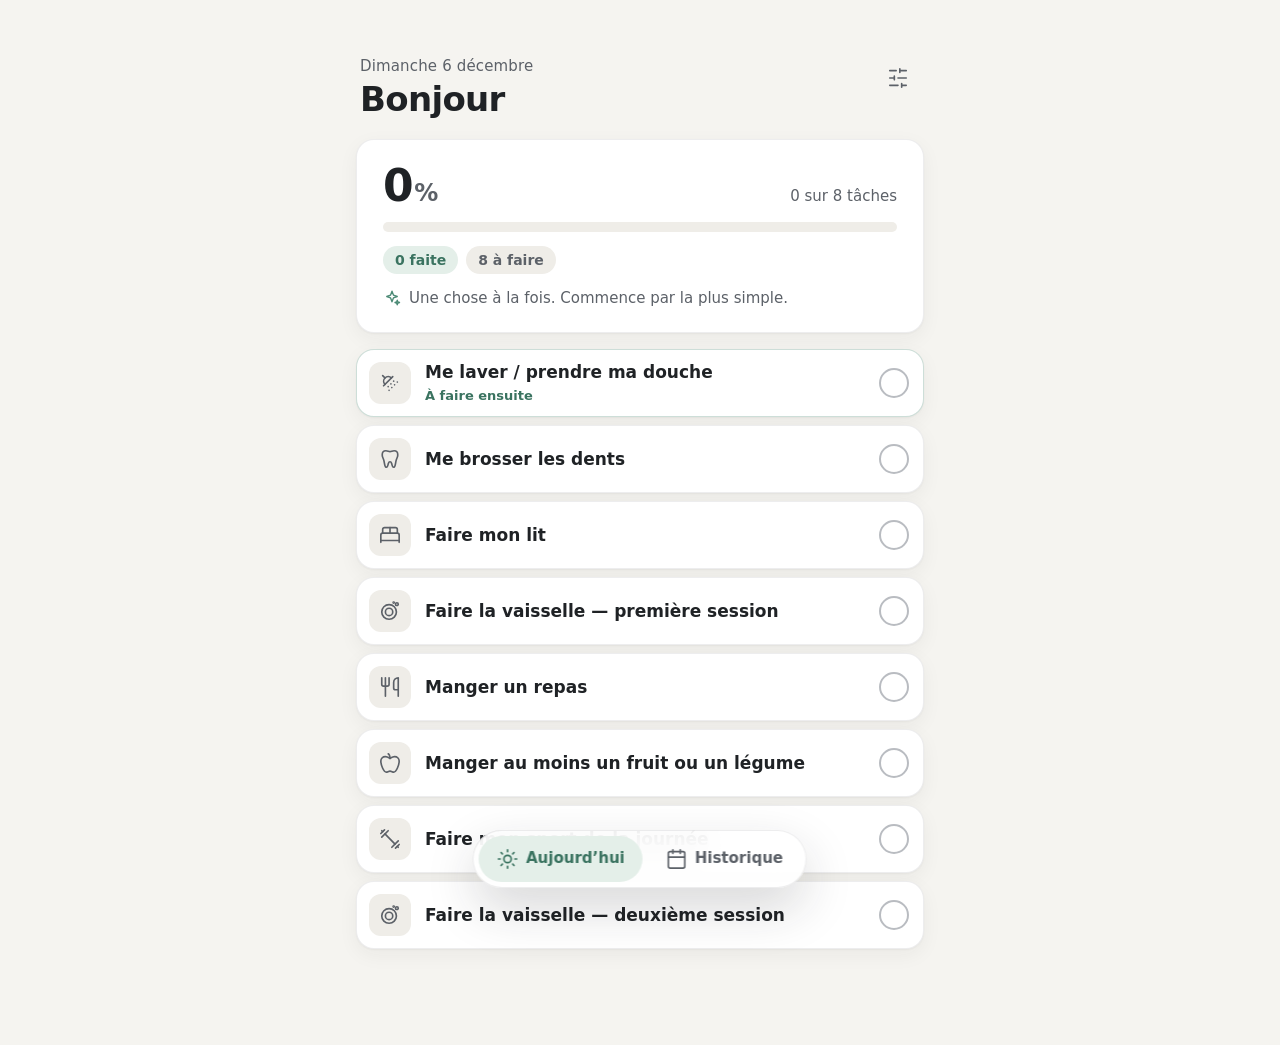
==== index.html @ 18218663 "Ma routine : checklist quotidienne adaptée au TDAH Co-Authored-By: Claude Opus 5.5 <noreply@anthropi" ====
<!doctype html>
<html lang="fr">
<head>
  <meta charset="utf-8">
  <meta name="viewport" content="width=device-width, initial-scale=1, viewport-fit=cover">
  <meta name="description" content="Ta routine du jour, simple et bienveillante.">
  <meta name="theme-color" content="#f5f4f0" media="(prefers-color-scheme: light)">
  <meta name="theme-color" content="#141618" media="(prefers-color-scheme: dark)">
  <meta name="mobile-web-app-capable" content="yes">
  <meta name="apple-mobile-web-app-capable" content="yes">
  <meta name="apple-mobile-web-app-status-bar-style" content="default">
  <meta name="apple-mobile-web-app-title" content="Ma routine">
  <title>Ma routine</title>
  <link rel="manifest" href="manifest.webmanifest">
  <link rel="icon" href="icons/icon.svg" type="image/svg+xml">
  <link rel="apple-touch-icon" href="icons/icon-192.png">
  <link rel="stylesheet" href="styles.css">
</head>
<body>
  <div id="app" class="app" aria-busy="true"></div>
  <noscript>
    <p class="app">Cette application a besoin de JavaScript pour fonctionner.</p>
  </noscript>
  <script>
    // Ouverte en double-cliquant sur le fichier, l'app ne peut pas charger ses modules.
    if (location.protocol === 'file:') {
      document.getElementById('app').innerHTML =
        '<div class="card empty fatal"><p class="empty-title">Lance l’application avec « lancer.bat »</p>' +
        '<p class="empty-text">Double-clique sur le fichier lancer.bat du dossier : l’application s’ouvrira dans ton navigateur.</p></div>';
    }
  </script>
  <script type="module" src="src/main.js"></script>
</body>
</html>
---- styles.css ----
/* ==========================================================================
   Ma routine — styles
   Palette douce, une seule couleur d'accent (vert sauge), cartes arrondies.
   ========================================================================== */

:root {
  color-scheme: light;
  --bg: #f5f4f0;
  --surface: #ffffff;
  --surface-2: #efede8;
  --text: #1f2225;
  --text-2: #5c6168;
  --text-3: #8b9097;
  --border: rgba(31, 34, 37, 0.08);
  --accent: #4b8a75;
  --accent-strong: #3a7360;
  --accent-soft: #e4efe9;
  --accent-ring: rgba(75, 138, 117, 0.28);
  --on-accent: #ffffff;
  --warning: #a8663a;
  --warning-soft: #f7ebe0;
  --danger: #bf5449;
  --danger-soft: #f8e7e4;
  --shadow: 0 1px 2px rgba(31, 34, 37, 0.04), 0 6px 20px rgba(31, 34, 37, 0.05);
  --shadow-lg: 0 20px 50px rgba(31, 34, 37, 0.18);

  --radius: 18px;
  --radius-sm: 12px;
  --font: ui-rounded, "SF Pro Rounded", "Segoe UI Variable Text", "Segoe UI", system-ui, -apple-system, Roboto, "Helvetica Neue", Arial, sans-serif;
  --ease: cubic-bezier(0.2, 0.8, 0.2, 1);
  --spring: cubic-bezier(0.34, 1.56, 0.64, 1);
  --tabbar-h: 64px;
  --safe-bottom: env(safe-area-inset-bottom, 0px);
}

@media (prefers-color-scheme: dark) {
  :root {
    color-scheme: dark;
    --bg: #141618;
    --surface: #1d2023;
    --surface-2: #272a2e;
    --text: #eceded;
    --text-2: #a8acb2;
    --text-3: #7b8086;
    --border: rgba(255, 255, 255, 0.07);
    --accent: #6cb39a;
    --accent-strong: #88c7b0;
    --accent-soft: rgba(108, 179, 154, 0.15);
    --accent-ring: rgba(108, 179, 154, 0.35);
    --on-accent: #0f1b16;
    --warning: #e0a16f;
    --warning-soft: rgba(224, 161, 111, 0.14);
    --danger: #e27b70;
    --danger-soft: rgba(226, 123, 112, 0.14);
    --shadow: 0 1px 2px rgba(0, 0, 0, 0.3);
    --shadow-lg: 0 20px 50px rgba(0, 0, 0, 0.5);
  }
}

/* ----- Base ----- */

*, *::before, *::after { box-sizing: border-box; }

html { -webkit-text-size-adjust: 100%; }

body {
  margin: 0;
  min-height: 100dvh;
  background: var(--bg);
  color: var(--text);
  font-family: var(--font);
  font-size: 17px;
  line-height: 1.45;
  -webkit-font-smoothing: antialiased;
  -webkit-tap-highlight-color: transparent;
}

button, input, textarea { font: inherit; color: inherit; }
button { cursor: pointer; }
button:disabled { cursor: default; }
h1, h2, p { margin: 0; }
[hidden] { display: none !important; }

:focus-visible {
  outline: 3px solid var(--accent-ring);
  outline-offset: 2px;
}

.visually-hidden {
  position: absolute; width: 1px; height: 1px; padding: 0; margin: -1px;
  overflow: hidden; clip: rect(0 0 0 0); white-space: nowrap; border: 0;
}

.icon { flex: none; display: block; }

/* ----- Mise en page ----- */

.app {
  max-width: 600px;
  margin: 0 auto;
  padding: max(20px, env(safe-area-inset-top)) 16px calc(var(--tabbar-h) + var(--safe-bottom) + 32px);
}

.view { display: flex; flex-direction: column; gap: 16px; }
.view-enter { animation: view-in 0.28s var(--ease); }
@keyframes view-in { from { opacity: 0; transform: translateY(6px); } }

.view-header {
  display: flex;
  align-items: flex-start;
  justify-content: space-between;
  gap: 12px;
  padding: 8px 4px 4px;
}
.view-header-back { align-items: center; justify-content: flex-start; }

.eyebrow {
  color: var(--text-2);
  font-size: 15px;
  font-weight: 500;
  letter-spacing: 0.01em;
}
.title {
  font-size: clamp(28px, 7vw, 34px);
  font-weight: 700;
  letter-spacing: -0.02em;
  line-height: 1.15;
  margin-top: 2px;
}
.title-sm { font-size: 24px; margin: 0; }

.card {
  background: var(--surface);
  border: 1px solid var(--border);
  border-radius: var(--radius);
  box-shadow: var(--shadow);
}

/* ----- Boutons ----- */

.icon-btn {
  display: inline-grid;
  place-items: center;
  width: 44px;
  height: 44px;
  flex: none;
  border: 0;
  border-radius: 50%;
  background: transparent;
  color: var(--text-2);
  transition: background-color 0.2s var(--ease), color 0.2s var(--ease), transform 0.15s var(--ease);
}
.icon-btn:hover { background: var(--surface-2); color: var(--text); }
.icon-btn:active { transform: scale(0.92); }
.icon-btn:disabled { opacity: 0.3; background: transparent; }
.icon-btn-sm { width: 38px; height: 38px; }
.icon-btn-danger:hover { background: var(--danger-soft); color: var(--danger); }

.btn {
  display: inline-flex;
  align-items: center;
  justify-content: center;
  gap: 8px;
  min-height: 46px;
  padding: 0 18px;
  border: 1px solid transparent;
  border-radius: 999px;
  font-weight: 600;
  font-size: 16px;
  transition: background-color 0.2s var(--ease), border-color 0.2s var(--ease), opacity 0.2s, transform 0.15s var(--ease);
}
.btn:active:not(:disabled) { transform: scale(0.97); }
.btn:disabled { opacity: 0.45; }
.btn-primary { background: var(--accent); color: var(--on-accent); }
.btn-primary:hover:not(:disabled) { background: var(--accent-strong); }
.btn-ghost { background: var(--surface); border-color: var(--border); color: var(--text); }
.btn-ghost:hover { background: var(--surface-2); }
.btn-danger { background: var(--danger); color: #fff; }

/* ----- Carte de progression ----- */

.progress-card {
  padding: 20px 20px 18px;
  display: flex;
  flex-direction: column;
  gap: 14px;
}
.progress-top { display: flex; align-items: baseline; justify-content: space-between; gap: 12px; }
.percent {
  font-size: 44px;
  font-weight: 700;
  letter-spacing: -0.03em;
  line-height: 1;
  font-variant-numeric: tabular-nums;
}
.percent-sign { font-size: 24px; color: var(--text-2); margin-left: 2px; font-weight: 600; }
.progress-count { color: var(--text-2); font-size: 15px; font-weight: 500; text-align: right; }

.bar {
  height: 10px;
  border-radius: 999px;
  background: var(--surface-2);
  overflow: hidden;
}
.bar-fill {
  height: 100%;
  width: 0;
  border-radius: inherit;
  background: var(--accent);
  transition: width 0.6s var(--ease);
}

.chips { display: flex; gap: 8px; flex-wrap: wrap; }
.chip {
  display: inline-flex;
  align-items: center;
  padding: 4px 12px;
  border-radius: 999px;
  background: var(--surface-2);
  color: var(--text-2);
  font-size: 14px;
  font-weight: 600;
  transition: background-color 0.3s var(--ease), color 0.3s var(--ease);
}
.chip-done { background: var(--accent-soft); color: var(--accent-strong); }

.progress-message {
  display: flex;
  align-items: flex-start;
  gap: 8px;
  color: var(--text-2);
  font-size: 15px;
  transition: color 0.3s var(--ease), background-color 0.4s var(--ease), padding 0.3s var(--ease);
  border-radius: var(--radius-sm);
}
.message-icon { color: var(--accent); margin-top: 1px; }

.progress-card.is-complete .progress-message {
  background: var(--accent-soft);
  color: var(--text);
  font-weight: 600;
  padding: 12px 14px;
  animation: message-in 0.5s var(--spring);
}
@keyframes message-in { from { transform: scale(0.96); opacity: 0.4; } }

/* ----- Checklist ----- */

.tasks {
  list-style: none;
  margin: 0;
  padding: 0;
  display: flex;
  flex-direction: column;
  gap: 8px;
}

.task-btn {
  position: relative;
  display: flex;
  align-items: center;
  gap: 14px;
  width: 100%;
  min-height: 64px;
  padding: 10px 14px 10px 12px;
  text-align: left;
  background: var(--surface);
  border: 1px solid var(--border);
  border-radius: var(--radius);
  box-shadow: var(--shadow);
  touch-action: manipulation;
  user-select: none;
  -webkit-user-select: none;
  transition: background-color 0.3s var(--ease), border-color 0.3s var(--ease), transform 0.15s var(--ease);
}
.task-btn:hover { border-color: var(--accent-ring); }
.task-btn:active { transform: scale(0.985); }

.task-icon {
  display: grid;
  place-items: center;
  width: 42px;
  height: 42px;
  flex: none;
  border-radius: 12px;
  background: var(--surface-2);
  color: var(--text-2);
  transition: background-color 0.3s var(--ease), color 0.3s var(--ease);
}

.task-text { flex: 1; min-width: 0; display: flex; flex-direction: column; gap: 2px; }
.task-title {
  font-weight: 600;
  font-size: 17px;
  transition: color 0.3s var(--ease);
  overflow-wrap: anywhere;
}
.task-next {
  display: none;
  font-size: 13px;
  font-weight: 600;
  color: var(--accent-strong);
}
.task.is-next .task-next { display: block; }
.task.is-next .task-btn { border-color: var(--accent-ring); }

.task-check {
  display: grid;
  place-items: center;
  width: 30px;
  height: 30px;
  flex: none;
  border-radius: 50%;
  border: 2px solid color-mix(in srgb, var(--text-3) 60%, transparent);
  color: var(--on-accent);
  transition: background-color 0.25s var(--ease), border-color 0.25s var(--ease);
}
.check-mark {
  fill: none;
  stroke: currentColor;
  stroke-width: 2.6;
  stroke-linecap: round;
  stroke-linejoin: round;
  stroke-dasharray: 1;
  stroke-dashoffset: 1;
  transition: stroke-dashoffset 0.3s var(--ease) 0.05s;
}

/* État terminé */
.task.is-done .task-btn { background: color-mix(in srgb, var(--accent-soft) 70%, var(--surface)); border-color: transparent; box-shadow: none; }
.task.is-done .task-icon { background: var(--surface); color: var(--accent); }
.task.is-done .task-title { color: var(--text-2); }
.task.is-done .task-check { background: var(--accent); border-color: var(--accent); }
.task.is-done .check-mark { stroke-dashoffset: 0; }

/* Retour visuel au moment où l'on coche */
.task.just-done .task-check { animation: check-pop 0.45s var(--spring); }
.task.just-done .task-btn::after {
  content: "";
  position: absolute;
  right: 14px;
  top: 50%;
  width: 30px;
  height: 30px;
  margin-top: -15px;
  border-radius: 50%;
  box-shadow: 0 0 0 0 var(--accent-ring);
  animation: check-ring 0.6s var(--ease);
  pointer-events: none;
}
@keyframes check-pop {
  0% { transform: scale(0.8); }
  60% { transform: scale(1.15); }
  100% { transform: scale(1); }
}
@keyframes check-ring {
  from { box-shadow: 0 0 0 0 var(--accent-ring); }
  to { box-shadow: 0 0 0 14px transparent; }
}

/* ----- États vides ----- */

.empty {
  display: flex;
  flex-direction: column;
  align-items: center;
  text-align: center;
  gap: 8px;
  padding: 32px 24px;
}
.empty .btn { margin-top: 8px; }
.empty-icon { color: var(--accent); margin-bottom: 4px; }
.empty-title { font-weight: 700; font-size: 18px; }
.empty-text { color: var(--text-2); font-size: 15px; max-width: 34ch; }
.fatal { margin-top: 20vh; }

/* ----- Historique ----- */

.history-content { display: flex; flex-direction: column; gap: 16px; }

.summary { padding: 18px 20px; display: flex; align-items: center; gap: 14px; }
.summary-value { font-size: 34px; font-weight: 700; color: var(--accent-strong); letter-spacing: -0.02em; line-height: 1; }
.summary-label { color: var(--text-2); font-size: 15px; }

.days { display: flex; flex-direction: column; gap: 8px; }

.day { overflow: hidden; }
.day-summary {
  display: flex;
  align-items: center;
  gap: 14px;
  padding: 12px 14px;
  min-height: 64px;
  cursor: pointer;
  list-style: none;
  border-radius: var(--radius);
}
.day-summary::-webkit-details-marker { display: none; }
.day-summary:hover { background: color-mix(in srgb, var(--surface-2) 50%, transparent); }
.day-text { flex: 1; display: flex; flex-direction: column; min-width: 0; }
.day-date { font-weight: 600; }
.day-count { color: var(--text-2); font-size: 14px; font-variant-numeric: tabular-nums; }
.day-chevron { color: var(--text-3); transition: transform 0.25s var(--ease); }
.day[open] .day-chevron { transform: rotate(180deg); }

.ring { flex: none; transform: rotate(-90deg); }
.ring circle { fill: none; stroke-width: 4; }
.ring-track { stroke: var(--surface-2); }
.ring-fill { stroke: var(--accent); stroke-linecap: round; }

.day-items {
  list-style: none;
  margin: 0;
  padding: 4px 14px 14px;
  display: flex;
  flex-direction: column;
  gap: 2px;
  border-top: 1px solid var(--border);
}
.day[open] .day-items { animation: view-in 0.25s var(--ease); }
.day-item { display: flex; align-items: center; gap: 12px; padding: 7px 0; color: var(--text-2); font-size: 15px; }
.day-item-mark {
  display: grid;
  place-items: center;
  width: 22px;
  height: 22px;
  flex: none;
  border-radius: 50%;
  border: 1.5px solid color-mix(in srgb, var(--text-3) 50%, transparent);
  color: var(--on-accent);
}
.day-item.is-done { color: var(--text); }
.day-item.is-done .day-item-mark { background: var(--accent); border-color: var(--accent); }
.day-item-icon { color: var(--text-3); }
.day-item-title { flex: 1; min-width: 0; overflow-wrap: anywhere; }

/* ----- Réglages ----- */

.section { display: flex; flex-direction: column; gap: 10px; margin-top: 8px; }
.section-title { font-size: 19px; font-weight: 700; padding: 0 4px; }
.section-text { color: var(--text-2); font-size: 15px; padding: 0 4px; }
.section-text.is-warning { color: var(--warning); background: var(--warning-soft); padding: 10px 12px; border-radius: var(--radius-sm); }

.habits { list-style: none; margin: 0; padding: 0; display: flex; flex-direction: column; gap: 8px; }
.habits-empty { color: var(--text-2); font-size: 15px; padding: 8px 4px; }

.habit { padding: 10px 10px 8px 12px; display: flex; flex-direction: column; gap: 4px; transition: opacity 0.25s var(--ease); }
.habit.is-paused .habit-main { opacity: 0.55; }

.habit-main { display: flex; align-items: center; gap: 10px; flex: 1; min-width: 0; }
.habit-icon {
  display: grid;
  place-items: center;
  width: 42px;
  height: 42px;
  flex: none;
  border: 0;
  border-radius: 12px;
  background: var(--surface-2);
  color: var(--text-2);
  transition: background-color 0.2s var(--ease), color 0.2s var(--ease);
}
.habit-icon:hover { color: var(--accent-strong); background: var(--accent-soft); }

.habit-input, .field-input {
  flex: 1;
  min-width: 0;
  width: 100%;
  min-height: 44px;
  padding: 8px 12px;
  border: 1px solid transparent;
  border-radius: var(--radius-sm);
  background: transparent;
  font-size: 17px;
  font-weight: 600;
  transition: border-color 0.2s var(--ease), background-color 0.2s var(--ease);
}
.habit-input {
  resize: none;
  overflow: hidden;
  field-sizing: content;
  line-height: 1.35;
  display: block;
}
.habit-input:hover { background: color-mix(in srgb, var(--surface-2) 60%, transparent); }
.habit-input:focus, .field-input:focus { outline: none; border-color: var(--accent); background: var(--surface); }
.habit-input::placeholder, .field-input::placeholder { color: var(--text-3); font-weight: 500; }
.field-input { background: var(--surface); border-color: var(--border); font-weight: 500; }

.habit-actions { display: flex; align-items: center; justify-content: space-between; gap: 8px; padding-left: 2px; }
.habit-buttons { display: flex; gap: 2px; }

.switch { display: inline-flex; align-items: center; gap: 10px; cursor: pointer; position: relative; min-height: 38px; }
.switch-input { position: absolute; opacity: 0; width: 44px; height: 26px; margin: 0; cursor: pointer; }
.switch-track {
  position: relative;
  width: 44px;
  height: 26px;
  border-radius: 999px;
  background: color-mix(in srgb, var(--text-3) 45%, transparent);
  transition: background-color 0.25s var(--ease);
}
.switch-track::after {
  content: "";
  position: absolute;
  top: 3px;
  left: 3px;
  width: 20px;
  height: 20px;
  border-radius: 50%;
  background: #fff;
  box-shadow: 0 1px 3px rgba(0, 0, 0, 0.2);
  transition: transform 0.25s var(--spring);
}
.switch-input:checked + .switch-track { background: var(--accent); }
.switch-input:checked + .switch-track::after { transform: translateX(18px); }
.switch-input:focus-visible + .switch-track { outline: 3px solid var(--accent-ring); outline-offset: 2px; }
.switch-text { font-size: 14px; font-weight: 600; color: var(--text-2); }

.add-form { padding: 10px; display: flex; align-items: center; gap: 10px; flex-wrap: wrap; border-style: dashed; box-shadow: none; }
.add-form .habit-main { min-width: 200px; }
.add-form .btn { flex: none; }

.data-actions { display: flex; gap: 8px; flex-wrap: wrap; }

/* ----- Barre de navigation ----- */

.tabbar {
  position: fixed;
  left: 50%;
  bottom: calc(12px + var(--safe-bottom));
  transform: translateX(-50%);
  z-index: 10;
  display: flex;
  gap: 4px;
  padding: 5px;
  border-radius: 999px;
  background: color-mix(in srgb, var(--surface) 88%, transparent);
  backdrop-filter: blur(16px);
  -webkit-backdrop-filter: blur(16px);
  border: 1px solid var(--border);
  box-shadow: var(--shadow-lg);
}
.tab {
  display: inline-flex;
  align-items: center;
  gap: 8px;
  min-height: 46px;
  padding: 0 18px;
  border: 0;
  border-radius: 999px;
  background: transparent;
  color: var(--text-2);
  font-weight: 600;
  font-size: 15px;
  transition: background-color 0.25s var(--ease), color 0.25s var(--ease);
}
.tab:hover { color: var(--text); }
.tab[aria-current="page"] { background: var(--accent-soft); color: var(--accent-strong); }

/* ----- Boîtes de dialogue ----- */

.dialog {
  width: min(420px, calc(100vw - 32px));
  padding: 0;
  border: 0;
  border-radius: 22px;
  background: var(--surface);
  color: var(--text);
  box-shadow: var(--shadow-lg);
}
.dialog[open] { animation: dialog-in 0.25s var(--ease); }
.dialog::backdrop { background: rgba(20, 22, 24, 0.35); backdrop-filter: blur(2px); }
@keyframes dialog-in { from { opacity: 0; transform: translateY(8px) scale(0.98); } }
.dialog-body { padding: 22px; display: flex; flex-direction: column; gap: 12px; }
.dialog-title { font-size: 20px; font-weight: 700; }
.dialog-text { color: var(--text-2); font-size: 15px; }
.dialog-actions { display: flex; justify-content: flex-end; gap: 8px; margin-top: 8px; flex-wrap: wrap; }

.icon-grid { display: grid; grid-template-columns: repeat(auto-fill, minmax(52px, 1fr)); gap: 8px; }
.icon-choice {
  display: grid;
  place-items: center;
  aspect-ratio: 1;
  border: 2px solid transparent;
  border-radius: 14px;
  background: var(--surface-2);
  color: var(--text-2);
  transition: background-color 0.2s var(--ease), color 0.2s var(--ease), border-color 0.2s var(--ease);
}
.icon-choice:hover { color: var(--accent-strong); background: var(--accent-soft); }
.icon-choice.is-selected { border-color: var(--accent); color: var(--accent-strong); background: var(--accent-soft); }

/* ----- Notifications discrètes ----- */

.toasts {
  position: fixed;
  left: 50%;
  bottom: calc(var(--tabbar-h) + var(--safe-bottom) + 28px);
  transform: translateX(-50%);
  z-index: 20;
  display: flex;
  flex-direction: column;
  align-items: center;
  gap: 8px;
  width: min(420px, calc(100vw - 32px));
  pointer-events: none;
}
.toast {
  padding: 10px 16px;
  border-radius: 14px;
  background: var(--text);
  color: var(--bg);
  font-size: 15px;
  font-weight: 500;
  text-align: center;
  box-shadow: var(--shadow-lg);
  animation: toast-in 0.25s var(--ease);
  transition: opacity 0.3s var(--ease), transform 0.3s var(--ease);
}
.toast-warning { background: var(--warning); color: #fff; }
.toast.is-leaving { opacity: 0; transform: translateY(6px); }
@keyframes toast-in { from { opacity: 0; transform: translateY(8px); } }

/* ----- Célébration ----- */

.confetti-layer { position: fixed; inset: 0; pointer-events: none; z-index: 30; overflow: hidden; }
.confetti { position: absolute; width: 8px; height: 12px; border-radius: 2px; will-change: transform, opacity; }

/* ----- Écrans plus larges ----- */

@media (min-width: 720px) {
  .app { padding-top: 48px; }
  .progress-card { padding: 24px 26px 22px; }
  .task-btn { min-height: 68px; }
}

/* ----- Respect du réglage « réduire les animations » ----- */

@media (prefers-reduced-motion: reduce) {
  *, *::before, *::after {
    animation-duration: 0.01ms !important;
    animation-iteration-count: 1 !important;
    transition-duration: 0.01ms !important;
    transition-delay: 0s !important;
    scroll-behavior: auto !important;
  }
}
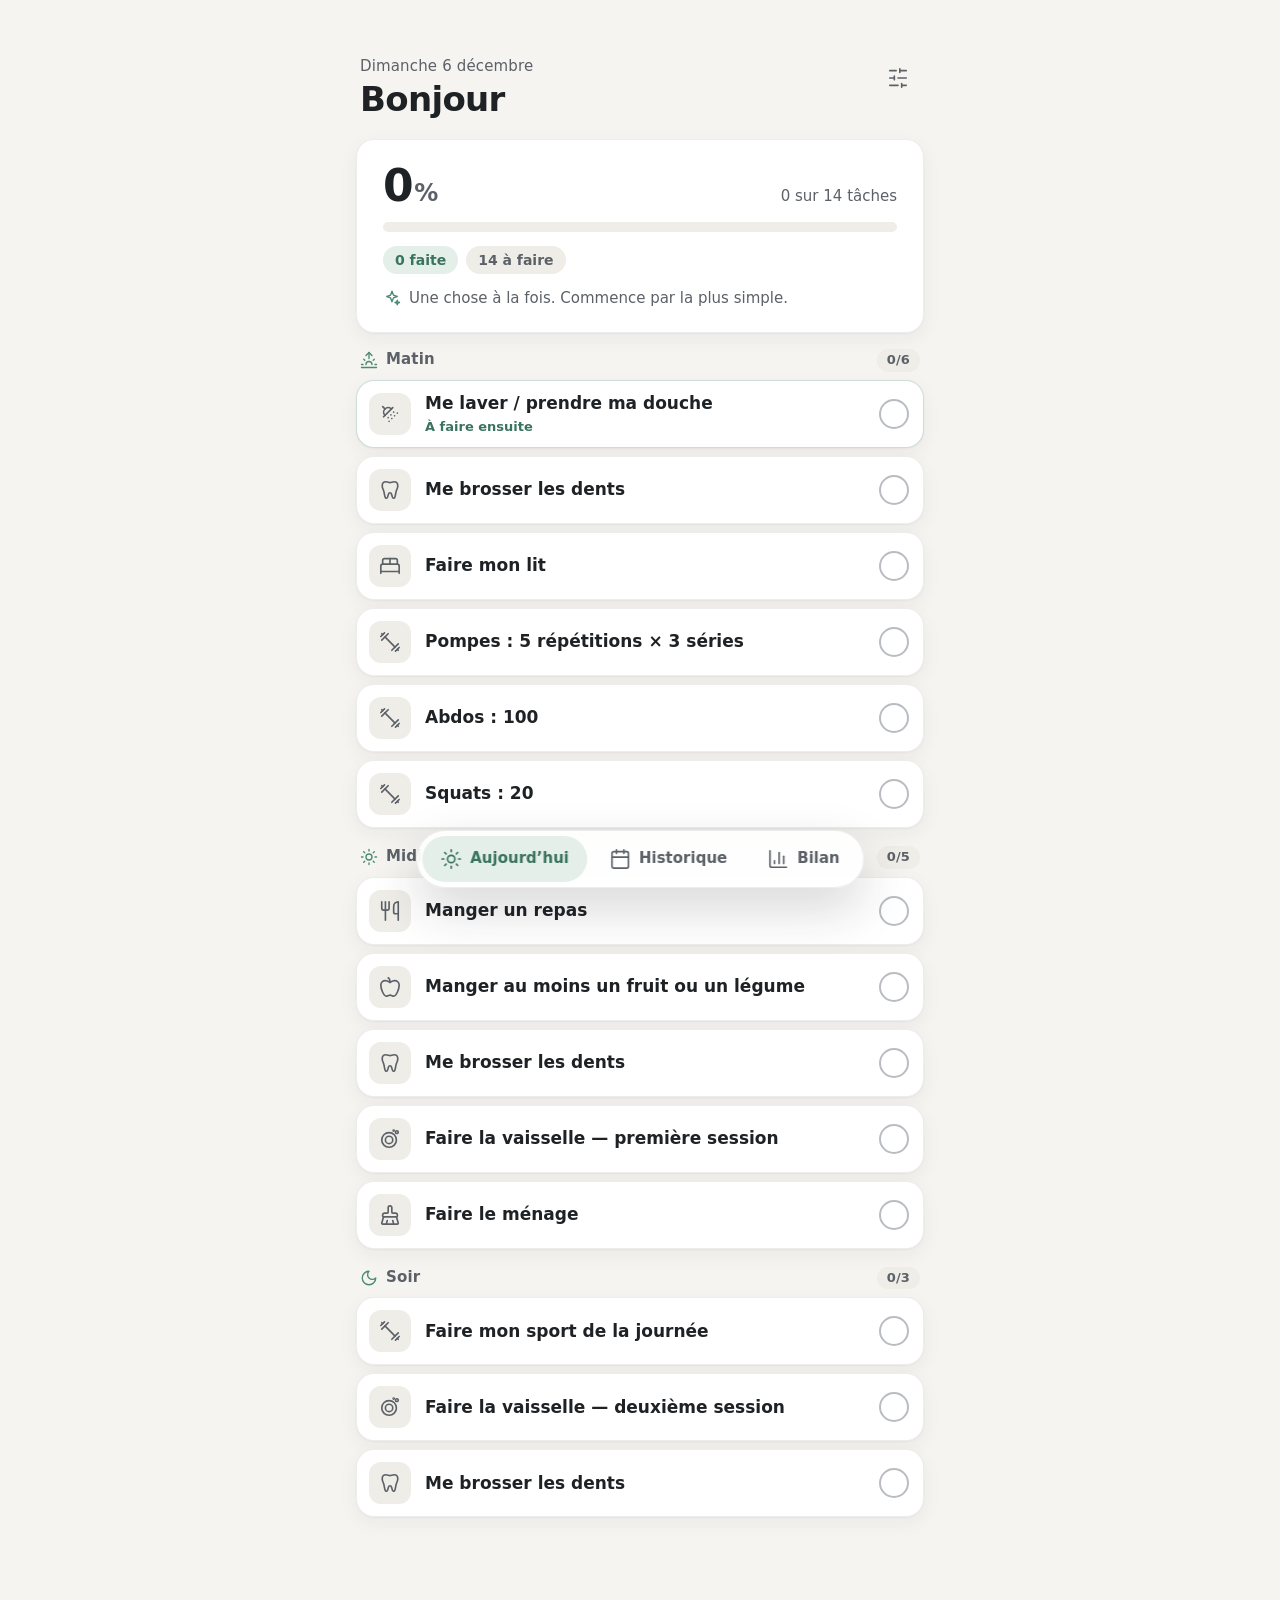
==== commit 512814a5: "Bilan : tableau de bord des routines Nouvel onglet « Bilan » : - Aujourd'hui : pourcentage, activité" ====
--- a/index.html
+++ b/index.html
@@ -28,6 +28,16 @@
         '<div class="card empty fatal"><p class="empty-title">Lance l’application avec « lancer.bat »</p>' +
         '<p class="empty-text">Double-clique sur le fichier lancer.bat du dossier : l’application s’ouvrira dans ton navigateur.</p></div>';
     }
+    // Filet de sécurité : si l'app n'a pas démarré (fichier manquant pendant une
+    // mise à jour, par exemple), on propose de recharger.
+    setTimeout(function () {
+      var app = document.getElementById('app');
+      if (app.hasAttribute('aria-busy') && !app.firstElementChild) {
+        app.innerHTML = '<div class="card empty fatal"><p class="empty-title">L’application n’a pas pu démarrer</p>' +
+          '<p class="empty-text">Tes données sont intactes. Recharge la page pour récupérer la dernière version.</p>' +
+          '<button class="btn btn-primary" type="button" onclick="location.reload()">Recharger</button></div>';
+      }
+    }, 6000);
   </script>
   <script type="module" src="src/main.js"></script>
 </body>
--- a/styles.css
+++ b/styles.css
@@ -246,6 +246,32 @@
 
 /* ----- Checklist ----- */
 
+.moments { display: flex; flex-direction: column; gap: 18px; }
+.moment { display: flex; flex-direction: column; gap: 8px; }
+.moment-title {
+  display: flex;
+  align-items: center;
+  gap: 8px;
+  padding: 0 4px;
+  font-size: 15px;
+  font-weight: 700;
+  color: var(--text-2);
+  letter-spacing: 0.01em;
+}
+.moment-icon { color: var(--accent); }
+.moment-label { flex: 1; }
+.moment-count {
+  font-size: 13px;
+  font-weight: 600;
+  font-variant-numeric: tabular-nums;
+  padding: 2px 10px;
+  border-radius: 999px;
+  background: var(--surface-2);
+  color: var(--text-2);
+  transition: background-color 0.3s var(--ease), color 0.3s var(--ease);
+}
+.moment.is-complete .moment-count { background: var(--accent-soft); color: var(--accent-strong); }
+
 .tasks {
   list-style: none;
   margin: 0;
@@ -433,6 +459,172 @@
 .day-item.is-done .day-item-mark { background: var(--accent); border-color: var(--accent); }
 .day-item-icon { color: var(--text-3); }
 .day-item-title { flex: 1; min-width: 0; overflow-wrap: anywhere; }
+.day-item-moment { flex: none; font-size: 12px; color: var(--text-3); }
+
+/* ----- Bilan ----- */
+
+.dashboard { display: flex; flex-direction: column; gap: 16px; }
+.stat-card { padding: 18px 20px; display: flex; flex-direction: column; gap: 12px; }
+.card-title { font-size: 18px; font-weight: 700; }
+.card-head { display: flex; align-items: baseline; justify-content: space-between; gap: 12px; flex-wrap: wrap; }
+.card-figure { font-size: 22px; font-weight: 700; letter-spacing: -0.01em; }
+.card-figure span { font-size: 14px; font-weight: 500; color: var(--text-2); letter-spacing: 0; }
+.card-sub { color: var(--text-2); font-size: 14px; margin-top: -6px; }
+
+.today-figure { display: flex; align-items: baseline; justify-content: space-between; gap: 12px; }
+.hero-value { font-size: 48px; font-weight: 700; letter-spacing: -0.03em; line-height: 1; }
+.hero-detail { color: var(--text-2); font-size: 15px; font-weight: 500; }
+
+.today-lists { display: grid; grid-template-columns: 1fr; gap: 14px; margin-top: 4px; }
+@media (min-width: 560px) { .today-lists { grid-template-columns: 1fr 1fr; } }
+.list-title { margin: 0 0 6px; font-size: 14px; font-weight: 700; color: var(--text-2); }
+.list-empty { color: var(--text-3); font-size: 14px; }
+.check-list { list-style: none; margin: 0; padding: 0; display: flex; flex-direction: column; gap: 4px; }
+.check-item { display: flex; align-items: center; gap: 10px; font-size: 15px; color: var(--text-2); }
+.check-list.is-done .check-item { color: var(--text); }
+.check-dot {
+  display: grid;
+  place-items: center;
+  width: 20px;
+  height: 20px;
+  flex: none;
+  border-radius: 50%;
+  border: 1.5px solid color-mix(in srgb, var(--text-3) 50%, transparent);
+  color: var(--on-accent);
+}
+.check-list.is-done .check-dot { background: var(--accent); border-color: var(--accent); }
+.check-title { flex: 1; min-width: 0; overflow-wrap: anywhere; }
+.check-moment { flex: none; font-size: 12px; color: var(--text-3); }
+
+.streak-card { flex-direction: row; align-items: center; gap: 14px; }
+.streak-icon {
+  display: grid;
+  place-items: center;
+  width: 46px;
+  height: 46px;
+  flex: none;
+  border-radius: 14px;
+  background: var(--accent-soft);
+  color: var(--accent-strong);
+}
+.streak-value { font-size: 24px; font-weight: 700; line-height: 1.15; }
+.streak-text { color: var(--text-2); font-size: 14px; }
+
+.segmented {
+  display: flex;
+  padding: 4px;
+  gap: 4px;
+  border-radius: 999px;
+  background: var(--surface-2);
+  align-self: center;
+}
+.segment {
+  min-height: 38px;
+  padding: 0 18px;
+  border: 0;
+  border-radius: 999px;
+  background: transparent;
+  color: var(--text-2);
+  font-size: 15px;
+  font-weight: 600;
+  transition: background-color 0.2s var(--ease), color 0.2s var(--ease);
+}
+.segment[aria-pressed="true"] { background: var(--surface); color: var(--text); box-shadow: var(--shadow); }
+
+/* Graphique en colonnes : une barre par jour. */
+.chart { position: relative; padding-left: 38px; margin-top: 6px; }
+.chart-plot { position: relative; height: 140px; margin-top: 8px; }
+.chart-grid { position: absolute; inset: 0; pointer-events: none; }
+.grid-line { position: absolute; left: 0; right: 0; height: 0; border-top: 1px solid var(--border); }
+.grid-line.is-base { border-top-color: color-mix(in srgb, var(--text-3) 45%, transparent); }
+.grid-label {
+  position: absolute;
+  right: calc(100% + 8px);
+  top: -8px;
+  font-size: 11px;
+  line-height: 16px;
+  color: var(--text-3);
+  white-space: nowrap;
+  font-variant-numeric: tabular-nums;
+}
+.chart-cols { position: absolute; inset: 0; display: grid; grid-template-columns: repeat(var(--n), 1fr); gap: 2px; }
+.col {
+  position: relative;
+  display: flex;
+  align-items: flex-end;
+  justify-content: center;
+  height: 100%;
+  padding: 0;
+  border: 0;
+  border-radius: 6px;
+  background: transparent;
+  touch-action: manipulation;
+}
+.col:hover, .col.is-active { background: color-mix(in srgb, var(--surface-2) 70%, transparent); }
+.col-bar {
+  display: block;
+  width: 100%;
+  max-width: 24px;
+  min-height: 2px;
+  border-radius: 4px 4px 0 0;
+  background: var(--accent);
+  transition: height 0.5s var(--ease);
+}
+.col-bar.is-zero { background: color-mix(in srgb, var(--text-3) 45%, transparent); }
+.col.is-today .col-bar:not(.is-zero) { background: color-mix(in srgb, var(--accent) 65%, var(--surface)); }
+.chart-x {
+  display: grid;
+  grid-template-columns: repeat(var(--n), 1fr);
+  gap: 2px;
+  margin-top: 6px;
+  font-size: 11px;
+  color: var(--text-3);
+  text-align: center;
+  white-space: nowrap;
+}
+.chart.is-dense .chart-x span { overflow: visible; display: flex; justify-content: center; }
+.chart-x .is-today { color: var(--text-2); font-weight: 700; }
+.chart-tip {
+  position: absolute;
+  top: -6px;
+  transform: translate(-50%, -100%);
+  z-index: 2;
+  display: flex;
+  flex-direction: column;
+  padding: 7px 11px;
+  border-radius: 10px;
+  background: var(--text);
+  color: var(--bg);
+  font-size: 13px;
+  line-height: 1.35;
+  white-space: nowrap;
+  pointer-events: none;
+  box-shadow: var(--shadow-lg);
+}
+.chart-tip strong { font-weight: 700; }
+
+.chart-table summary { cursor: pointer; color: var(--accent-strong); font-size: 14px; font-weight: 600; padding: 4px 0; }
+.chart-table table { width: 100%; border-collapse: collapse; margin-top: 8px; font-size: 14px; font-variant-numeric: tabular-nums; }
+.chart-table th { text-align: left; font-weight: 600; color: var(--text-2); padding: 6px 4px; border-bottom: 1px solid var(--border); }
+.chart-table td { padding: 6px 4px; border-bottom: 1px solid var(--border); }
+.chart-table th:last-child, .chart-table td:last-child { text-align: right; }
+
+/* Lignes avec jauge (par moment, par activité). */
+.meter-list { list-style: none; margin: 0; padding: 0; display: flex; flex-direction: column; gap: 12px; }
+.meter-row {
+  display: grid;
+  grid-template-columns: 28px minmax(0, 1fr) minmax(56px, 34%) 44px;
+  align-items: center;
+  gap: 10px;
+}
+.meter-icon { color: var(--text-3); display: grid; place-items: center; }
+.meter-text { display: flex; flex-direction: column; min-width: 0; }
+.meter-title { font-size: 15px; font-weight: 600; overflow-wrap: anywhere; line-height: 1.3; }
+.meter-detail { font-size: 12px; color: var(--text-3); }
+.meter { height: 8px; border-radius: 999px; background: var(--surface-2); overflow: hidden; }
+.meter-fill { display: block; height: 100%; border-radius: inherit; background: var(--accent); transition: width 0.5s var(--ease); }
+.meter-fill.is-zero { width: 0; }
+.meter-value { font-size: 14px; font-weight: 700; text-align: right; font-variant-numeric: tabular-nums; }
 
 /* ----- Réglages ----- */
 
@@ -487,7 +679,30 @@
 .habit-input::placeholder, .field-input::placeholder { color: var(--text-3); font-weight: 500; }
 .field-input { background: var(--surface); border-color: var(--border); font-weight: 500; }
 
-.habit-actions { display: flex; align-items: center; justify-content: space-between; gap: 8px; padding-left: 2px; }
+.habit-actions { display: flex; align-items: center; justify-content: space-between; flex-wrap: wrap; gap: 4px 8px; padding-left: 2px; }
+.habit-settings { display: flex; align-items: center; gap: 10px; }
+
+.habit-groups { display: flex; flex-direction: column; gap: 16px; }
+.habit-group { display: flex; flex-direction: column; gap: 8px; }
+.habit-group-title { display: flex; align-items: center; gap: 6px; margin: 0; padding: 0 4px; font-size: 14px; font-weight: 700; color: var(--text-2); }
+.habit-group-title .icon { color: var(--accent); }
+
+.moment-select {
+  min-height: 34px;
+  padding: 4px 28px 4px 10px;
+  border: 1px solid var(--border);
+  border-radius: 999px;
+  background: var(--surface-2) url("data:image/svg+xml,%3Csvg xmlns='http://www.w3.org/2000/svg' width='12' height='12' viewBox='0 0 24 24' fill='none' stroke='%238b9097' stroke-width='2.5' stroke-linecap='round' stroke-linejoin='round'%3E%3Cpath d='m6 9 6 6 6-6'/%3E%3C/svg%3E") no-repeat right 10px center;
+  color: var(--text);
+  font: inherit;
+  font-size: 14px;
+  font-weight: 600;
+  appearance: none;
+  -webkit-appearance: none;
+  cursor: pointer;
+}
+.moment-select:focus-visible { outline: 3px solid var(--accent-ring); outline-offset: 2px; }
+.add-options { display: flex; align-items: center; gap: 8px; margin-left: auto; }
 .habit-buttons { display: flex; gap: 2px; }
 
 .switch { display: inline-flex; align-items: center; gap: 10px; cursor: pointer; position: relative; min-height: 38px; }
@@ -556,6 +771,10 @@
   transition: background-color 0.25s var(--ease), color 0.25s var(--ease);
 }
 .tab:hover { color: var(--text); }
+@media (max-width: 430px) {
+  .tab { padding: 0 12px; gap: 6px; font-size: 14px; }
+  .tab .icon { width: 20px; height: 20px; }
+}
 .tab[aria-current="page"] { background: var(--accent-soft); color: var(--accent-strong); }
 
 /* ----- Boîtes de dialogue ----- */
